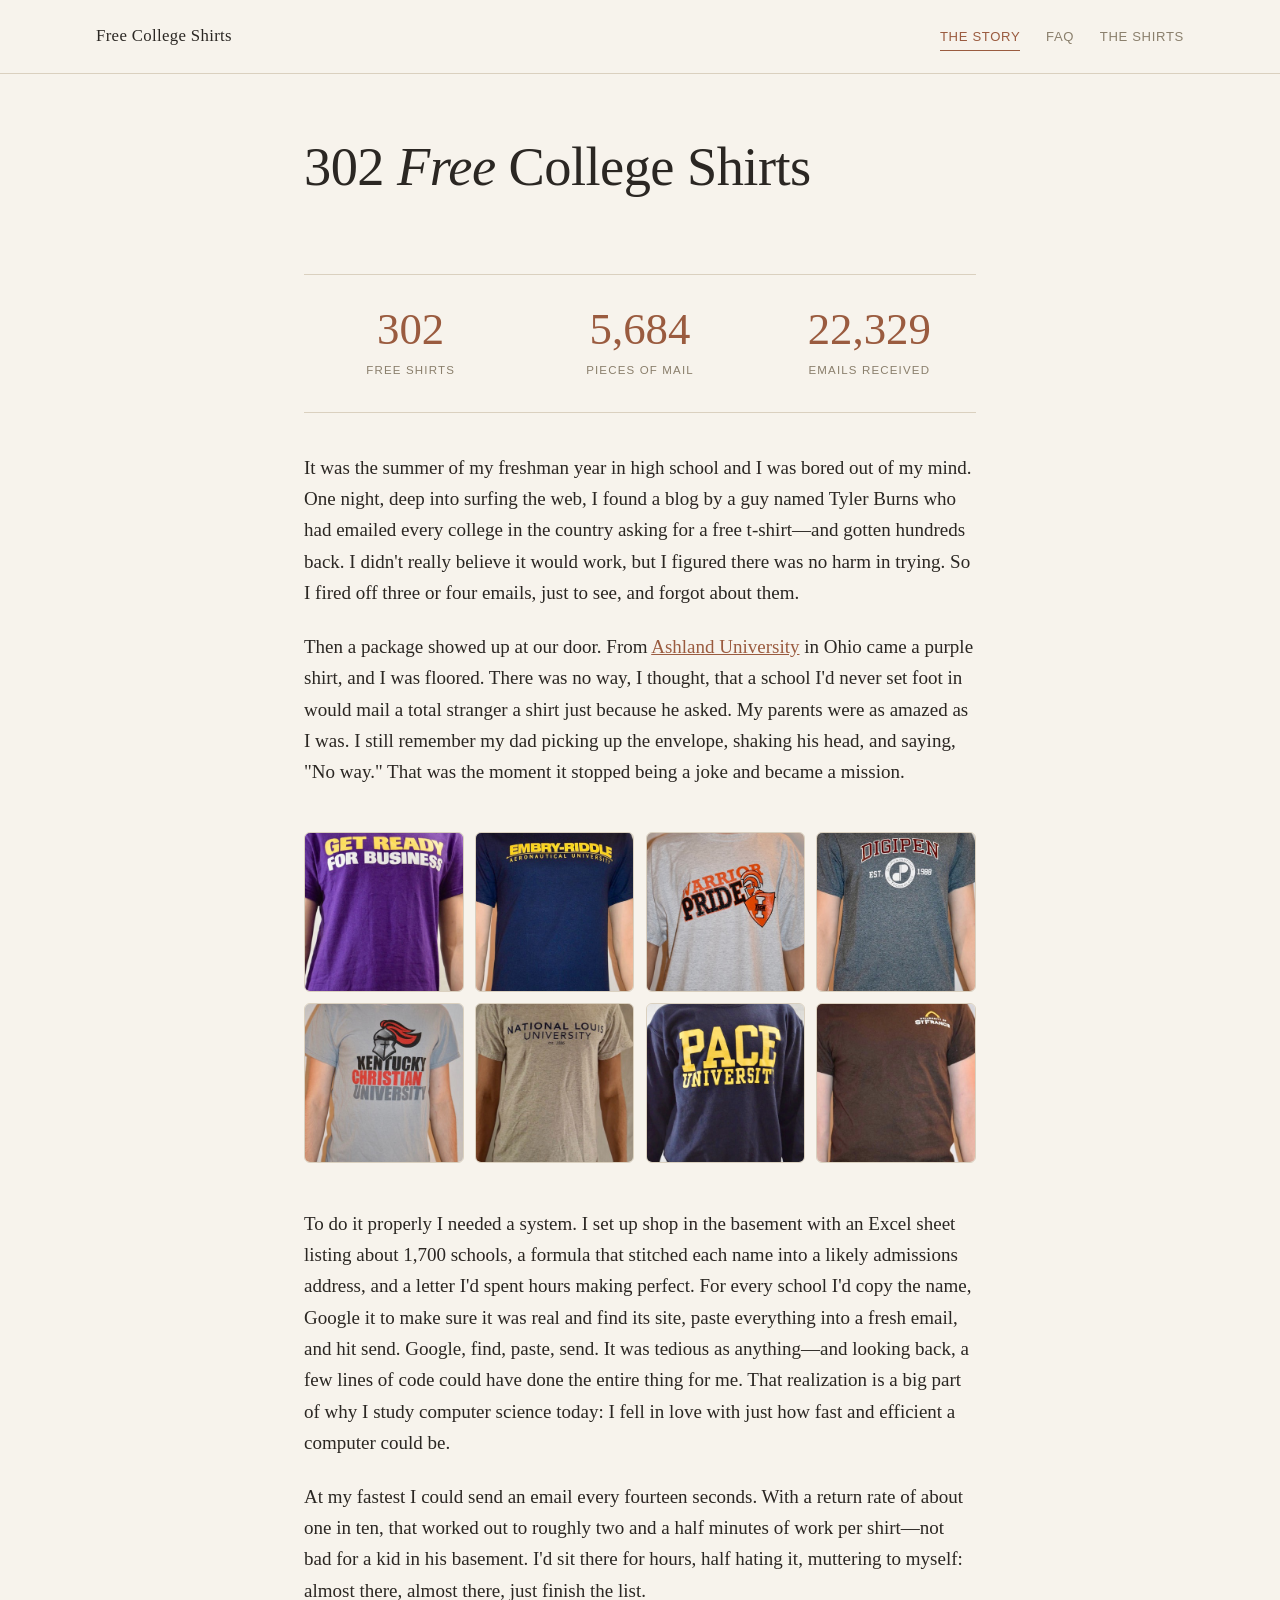
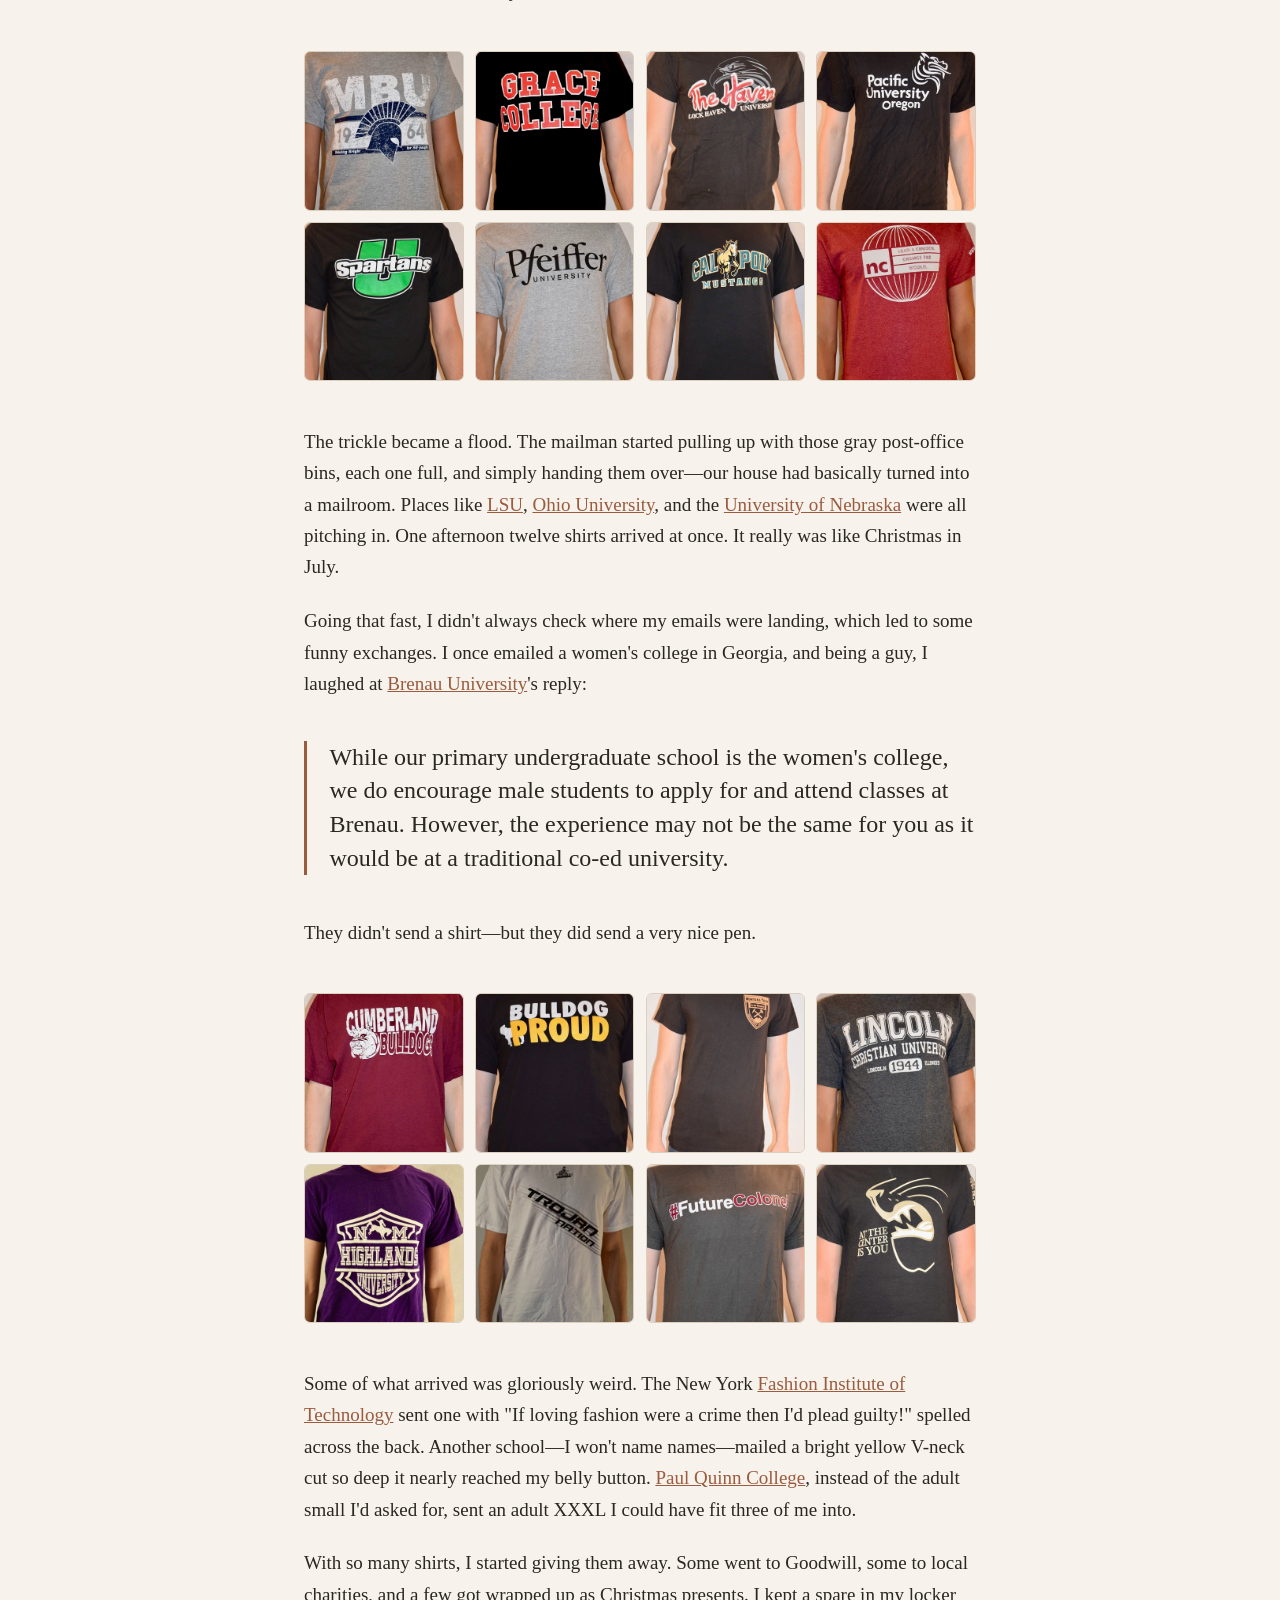
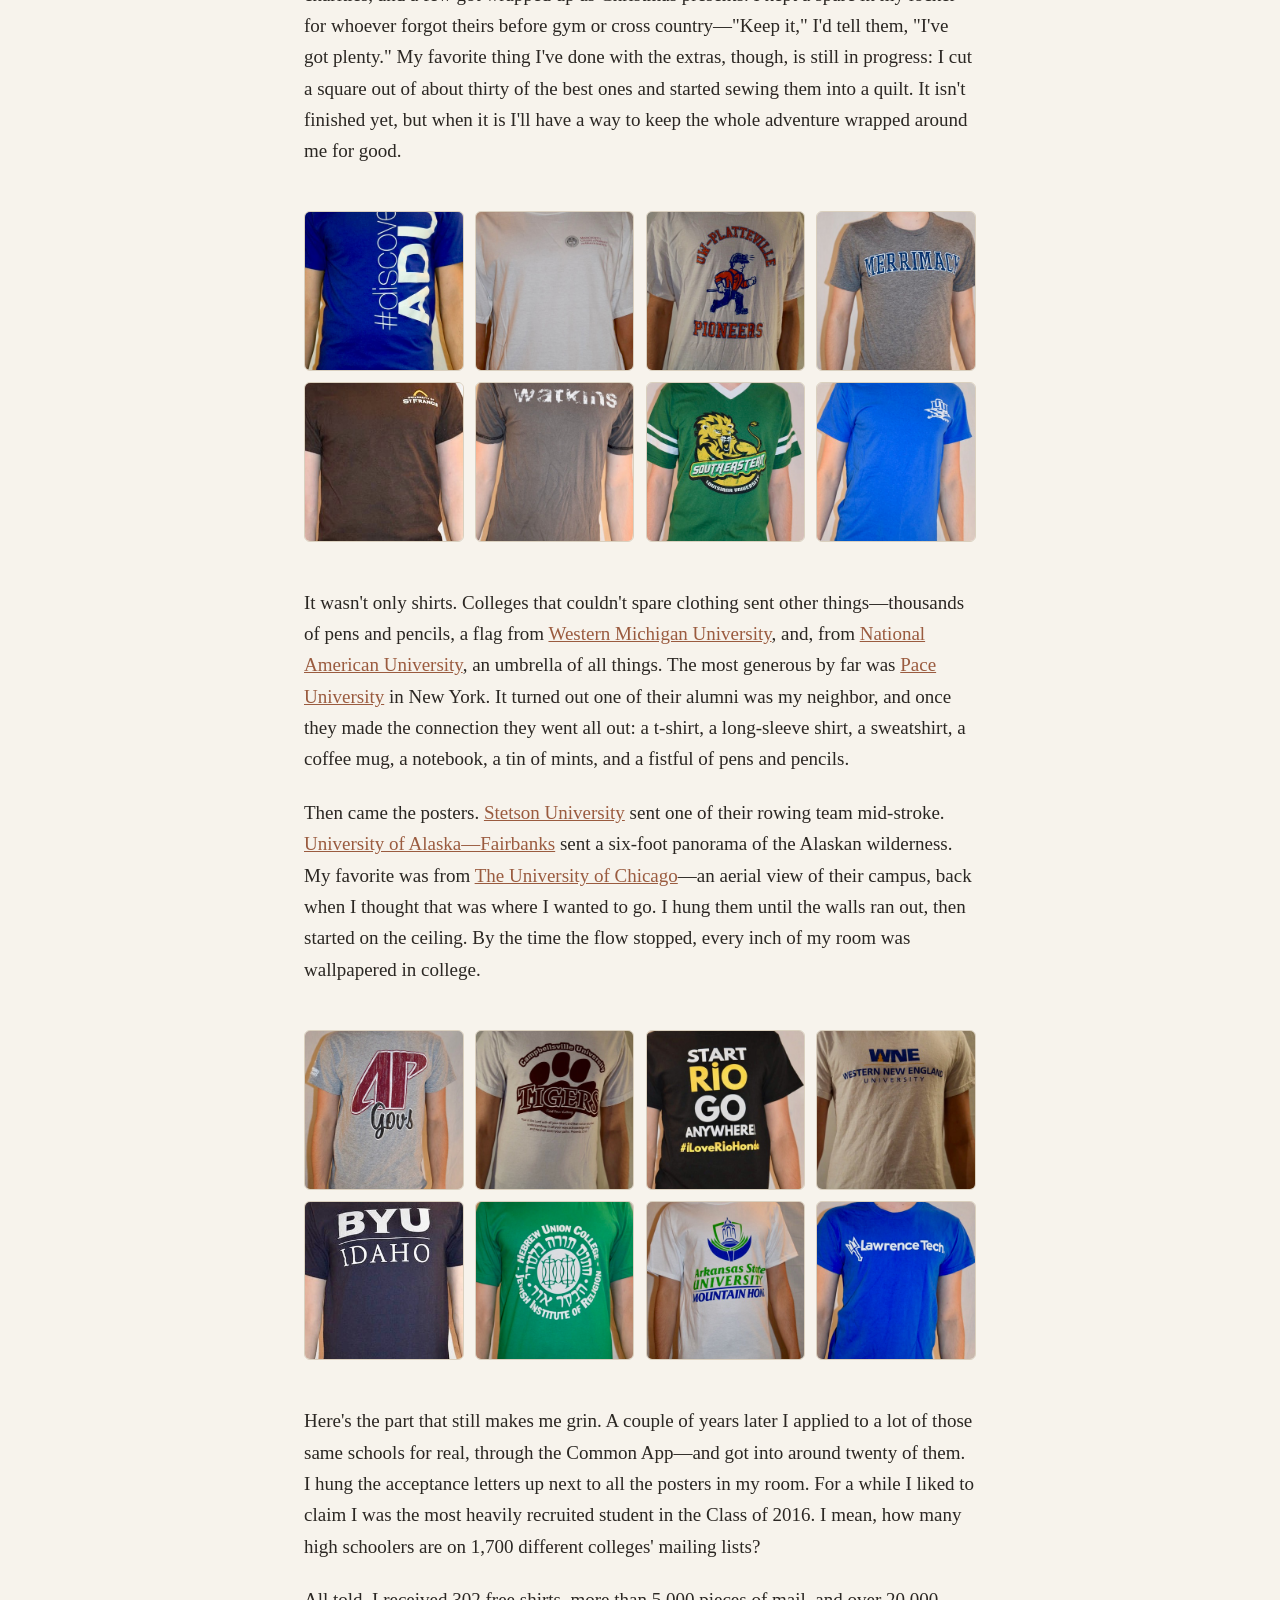
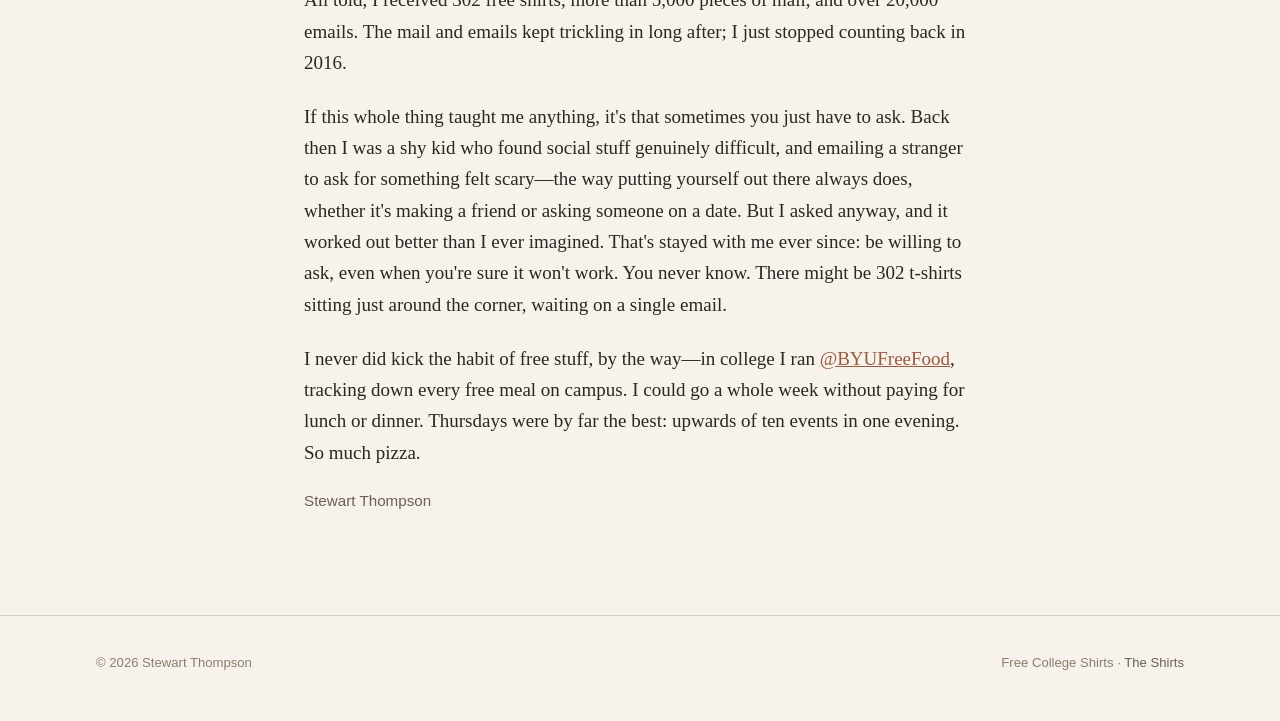
==== index.html @ f235085b "Rebuild site: warm editorial three-page static blog Replace the abandoned Weebly-era draft with a fr" ====
<!DOCTYPE html>
<html lang="en">
<head>
  <meta charset="utf-8">
  <meta name="viewport" content="width=device-width, initial-scale=1">
  <title>An Adventure of a Lifetime · Free College Shirts</title>
  <meta name="description" content="How one bored freshman emailed hundreds of colleges and ended up with 302 free t-shirts, 5,684 pieces of mail, and 22,329 emails.">
  <link rel="stylesheet" href="assets/styles.css">
</head>
<body>
  <header class="site-header">
    <div class="wrap">
      <a class="brand" href="index.html">Free College Shirts</a>
      <nav class="site-nav" aria-label="Primary">
        <a href="index.html" aria-current="page">The Story</a>
        <a href="faq.html">FAQ</a>
        <a href="shirts.html">The Shirts</a>
      </nav>
    </div>
  </header>

  <main>
    <div class="wrap">
      <section class="hero">
        <h1>302 <em>Free</em> College Shirts</h1>
      </section>

      <div class="stats">
        <div class="stat"><div class="num">302</div><div class="label">Free shirts</div></div>
        <div class="stat"><div class="num">5,684</div><div class="label">Pieces of mail</div></div>
        <div class="stat"><div class="num">22,329</div><div class="label">Emails received</div></div>
      </div>

      <article class="article">
        <p>It was the summer of my freshman year in high school and I was bored out of my mind. One night, deep into surfing the web, I found a blog by a guy named Tyler Burns who had emailed every college in the country asking for a free t-shirt—and gotten hundreds back. I didn't really believe it would work, but I figured there was no harm in trying. So I fired off three or four emails, just to see, and forgot about them.</p>

        <p>Then a package showed up at our door. From <a href="https://www.ashland.edu/">Ashland University</a> in Ohio came a purple shirt, and I was floored. There was no way, I thought, that a school I'd never set foot in would mail a total stranger a shirt just because he asked. My parents were as amazed as I was. I still remember my dad picking up the envelope, shaking his head, and saying, "No way." That was the moment it stopped being a joke and became a mission.</p>

        <div class="shirt-band" data-count="8" aria-hidden="true"></div>

        <p>To do it properly I needed a system. I set up shop in the basement with an Excel sheet listing about 1,700 schools, a formula that stitched each name into a likely admissions address, and a letter I'd spent hours making perfect. For every school I'd copy the name, Google it to make sure it was real and find its site, paste everything into a fresh email, and hit send. Google, find, paste, send. It was tedious as anything—and looking back, a few lines of code could have done the entire thing for me. That realization is a big part of why I study computer science today: I fell in love with just how fast and efficient a computer could be.</p>

        <p>At my fastest I could send an email every fourteen seconds. With a return rate of about one in ten, that worked out to roughly two and a half minutes of work per shirt—not bad for a kid in his basement. I'd sit there for hours, half hating it, muttering to myself: almost there, almost there, just finish the list.</p>

        <div class="shirt-band" data-count="8" aria-hidden="true"></div>

        <p>The trickle became a flood. The mailman started pulling up with those gray post-office bins, each one full, and simply handing them over—our house had basically turned into a mailroom. Places like <a href="https://www.lsu.edu/">LSU</a>, <a href="https://www.ohio.edu/">Ohio University</a>, and the <a href="https://www.unl.edu/">University of Nebraska</a> were all pitching in. One afternoon twelve shirts arrived at once. It really was like Christmas in July.</p>

        <p>Going that fast, I didn't always check where my emails were landing, which led to some funny exchanges. I once emailed a women's college in Georgia, and being a guy, I laughed at <a href="https://www.brenau.edu/">Brenau University</a>'s reply:</p>

        <blockquote class="pullquote">While our primary undergraduate school is the women's college, we do encourage male students to apply for and attend classes at Brenau. However, the experience may not be the same for you as it would be at a traditional co-ed university.</blockquote>

        <p>They didn't send a shirt—but they did send a very nice pen.</p>

        <div class="shirt-band" data-count="8" aria-hidden="true"></div>

        <p>Some of what arrived was gloriously weird. The New York <a href="https://www.fitnyc.edu/">Fashion Institute of Technology</a> sent one with "If loving fashion were a crime then I'd plead guilty!" spelled across the back. Another school—I won't name names—mailed a bright yellow V-neck cut so deep it nearly reached my belly button. <a href="https://www.pqc.edu/">Paul Quinn College</a>, instead of the adult small I'd asked for, sent an adult XXXL I could have fit three of me into.</p>

        <p>With so many shirts, I started giving them away. Some went to Goodwill, some to local charities, and a few got wrapped up as Christmas presents. I kept a spare in my locker for whoever forgot theirs before gym or cross country—"Keep it," I'd tell them, "I've got plenty." My favorite thing I've done with the extras, though, is still in progress: I cut a square out of about thirty of the best ones and started sewing them into a quilt. It isn't finished yet, but when it is I'll have a way to keep the whole adventure wrapped around me for good.</p>

        <div class="shirt-band" data-count="8" aria-hidden="true"></div>

        <p>It wasn't only shirts. Colleges that couldn't spare clothing sent other things—thousands of pens and pencils, a flag from <a href="https://wmich.edu/">Western Michigan University</a>, and, from <a href="https://www.national.edu/">National American University</a>, an umbrella of all things. The most generous by far was <a href="https://www.pace.edu/">Pace University</a> in New York. It turned out one of their alumni was my neighbor, and once they made the connection they went all out: a t-shirt, a long-sleeve shirt, a sweatshirt, a coffee mug, a notebook, a tin of mints, and a fistful of pens and pencils.</p>

        <p>Then came the posters. <a href="https://www.stetson.edu/">Stetson University</a> sent one of their rowing team mid-stroke. <a href="https://www.uaf.edu/">University of Alaska—Fairbanks</a> sent a six-foot panorama of the Alaskan wilderness. My favorite was from <a href="https://www.uchicago.edu/">The University of Chicago</a>—an aerial view of their campus, back when I thought that was where I wanted to go. I hung them until the walls ran out, then started on the ceiling. By the time the flow stopped, every inch of my room was wallpapered in college.</p>

        <div class="shirt-band" data-count="8" aria-hidden="true"></div>

        <p>Here's the part that still makes me grin. A couple of years later I applied to a lot of those same schools for real, through the Common App—and got into around twenty of them. I hung the acceptance letters up next to all the posters in my room. For a while I liked to claim I was the most heavily recruited student in the Class of 2016. I mean, how many high schoolers are on 1,700 different colleges' mailing lists?</p>

        <p>All told, I received 302 free shirts, more than 5,000 pieces of mail, and over 20,000 emails. The mail and emails kept trickling in long after; I just stopped counting back in 2016.</p>

        <p>If this whole thing taught me anything, it's that sometimes you just have to ask. Back then I was a shy kid who found social stuff genuinely difficult, and emailing a stranger to ask for something felt scary—the way putting yourself out there always does, whether it's making a friend or asking someone on a date. But I asked anyway, and it worked out better than I ever imagined. That's stayed with me ever since: be willing to ask, even when you're sure it won't work. You never know. There might be 302 t-shirts sitting just around the corner, waiting on a single email.</p>

        <p>I never did kick the habit of free stuff, by the way—in college I ran <a href="https://instagram.com/byufreefood">@BYUFreeFood</a>, tracking down every free meal on campus. I could go a whole week without paying for lunch or dinner. Thursdays were by far the best: upwards of ten events in one evening. So much pizza.</p>

        <p class="signoff">Stewart Thompson</p>
      </article>
    </div>
  </main>

  <div class="lightbox" id="lightbox" aria-hidden="true" role="dialog" aria-modal="true" aria-label="Enlarged shirt photo">
    <button type="button" aria-label="Close">&times;</button>
    <img src="" alt="">
  </div>

  <footer class="site-footer">
    <div class="wrap">
      <span>© 2026 Stewart Thompson</span>
      <span>Free College Shirts · <a href="shirts.html">The Shirts</a></span>
    </div>
  </footer>

  <script src="assets/story-shirts.js"></script>
  <script src="assets/lightbox.js"></script>
</body>
</html>
---- assets/styles.css ----
:root {
  --paper: #f7f3ec;
  --paper-2: #fffdf8;
  --ink: #2b2723;
  --muted: #6b6152;
  --faint: #8a7f6c;
  --accent: #9a5b3f;
  --accent-dark: #7c4630;
  --rule: #dad0bf;
  --serif: "Iowan Old Style", "Palatino Linotype", "Book Antiqua", Palatino, Georgia, serif;
  --sans: -apple-system, BlinkMacSystemFont, "Segoe UI", Roboto, Helvetica, Arial, sans-serif;
  --measure: 42rem;
  --wide: 68rem;
}

* { box-sizing: border-box; }

html { -webkit-text-size-adjust: 100%; }

body {
  margin: 0;
  background: var(--paper);
  color: var(--ink);
  font-family: var(--serif);
  font-size: 19px;
  line-height: 1.65;
  -webkit-font-smoothing: antialiased;
  text-rendering: optimizeLegibility;
}

/* ---------- Layout ---------- */
.wrap { width: 90%; max-width: var(--measure); margin: 0 auto; }
.wrap-wide { max-width: var(--wide); }

/* ---------- Header / nav ---------- */
.site-header {
  border-bottom: 1px solid var(--rule);
}
.site-header .wrap {
  max-width: var(--wide);
  display: flex;
  align-items: baseline;
  justify-content: space-between;
  flex-wrap: wrap;
  gap: 0.5rem 1.5rem;
  padding: 1.4rem 0;
}
.brand {
  font-size: 1.05rem;
  letter-spacing: 0.02em;
  color: var(--ink);
  text-decoration: none;
  white-space: nowrap;
}
.site-nav {
  display: flex;
  gap: 1.6rem;
  font-family: var(--sans);
  font-size: 0.82rem;
  letter-spacing: 0.05em;
  text-transform: uppercase;
}
.site-nav a {
  color: var(--faint);
  text-decoration: none;
  padding-bottom: 2px;
  border-bottom: 1.5px solid transparent;
  transition: color 0.15s ease, border-color 0.15s ease;
}
.site-nav a:hover { color: var(--ink); }
.site-nav a[aria-current="page"] {
  color: var(--accent);
  border-bottom-color: var(--accent);
}

/* ---------- Eyebrow / titles ---------- */
.eyebrow {
  font-family: var(--sans);
  font-size: 0.75rem;
  letter-spacing: 0.16em;
  text-transform: uppercase;
  color: var(--accent);
  margin: 0 0 0.9rem;
}
h1 {
  font-weight: 400;
  font-size: clamp(2.3rem, 6vw, 3.4rem);
  line-height: 1.08;
  letter-spacing: -0.01em;
  margin: 0;
}
h2 {
  font-weight: 400;
  font-size: 1.5rem;
  line-height: 1.25;
  margin: 2.6rem 0 0.4rem;
}
.lede {
  font-style: italic;
  font-size: 1.3rem;
  line-height: 1.5;
  color: var(--muted);
  margin: 1.1rem 0 0;
}
/* ---------- Hero / article ---------- */
.hero { padding: 4rem 0 2.4rem; }
.article { padding-bottom: 3rem; }
.article p { margin: 1.4rem 0; }
.article p a { color: var(--accent); }

.rule {
  border: 0;
  border-top: 1px solid var(--rule);
  margin: 2.6rem 0;
}

/* ---------- Stats ---------- */
.stats {
  display: grid;
  grid-template-columns: repeat(3, 1fr);
  gap: 1rem;
  margin: 2.4rem 0;
  padding: 2rem 0;
  border-top: 1px solid var(--rule);
  border-bottom: 1px solid var(--rule);
  text-align: center;
}
.stat .num {
  font-size: clamp(2rem, 7vw, 2.8rem);
  line-height: 1;
  color: var(--accent);
}
.stat .label {
  font-family: var(--sans);
  font-size: 0.72rem;
  letter-spacing: 0.1em;
  text-transform: uppercase;
  color: var(--faint);
  margin-top: 0.6rem;
}

/* ---------- Pullquote ---------- */
.pullquote {
  font-size: 1.5rem;
  line-height: 1.4;
  color: var(--ink);
  border-left: 3px solid var(--accent);
  padding-left: 1.4rem;
  margin: 2.6rem 0;
}

/* ---------- FAQ ---------- */
.faq { padding-bottom: 3rem; }
.faq-item { padding: 1.7rem 0; border-bottom: 1px solid var(--rule); }
.faq-item:first-of-type { border-top: 1px solid var(--rule); }
.faq-q {
  font-size: 1.35rem;
  line-height: 1.3;
  margin: 0 0 0.6rem;
  color: var(--ink);
}
.faq-q::before {
  content: "Q.";
  color: var(--accent);
  margin-right: 0.5rem;
  font-style: italic;
}
.faq-a { color: var(--muted); }
.faq-a p { margin: 0 0 1rem; }
.faq-a p:last-child { margin-bottom: 0; }
.faq-a a { color: var(--accent); }
.faq-a code {
  font-family: var(--mono, ui-monospace, "SF Mono", Menlo, Consolas, monospace);
  font-size: 0.85em;
  background: rgba(154, 91, 63, 0.09);
  color: var(--accent-dark);
  padding: 0.08em 0.35em;
  border-radius: 4px;
}
.faq-a ol {
  list-style: decimal;
  margin: 0 0 1.2rem;
  padding-left: 1.4rem;
}
.faq-a ol li { margin: 0 0 0.45rem; padding-left: 0.2rem; }
.faq-a .note { font-style: italic; color: var(--faint); }

.example {
  background: var(--paper-2);
  border: 1px solid var(--rule);
  border-radius: 8px;
  padding: 1.1rem 1.3rem;
  margin: 0 0 1.2rem;
}
.example-label {
  display: block;
  font-family: var(--sans);
  font-size: 0.72rem;
  letter-spacing: 0.1em;
  text-transform: uppercase;
  color: var(--accent);
  margin-bottom: 0.7rem;
}
.example dl {
  display: grid;
  grid-template-columns: max-content 1fr;
  gap: 0.35rem 1rem;
  margin: 0;
  font-size: 0.95rem;
}
.example dt {
  font-family: var(--sans);
  font-size: 0.78rem;
  letter-spacing: 0.04em;
  text-transform: uppercase;
  color: var(--faint);
  padding-top: 0.15rem;
}
.example dd { margin: 0; color: var(--ink); }

/* ---------- Signoff / challenge / mentions ---------- */
.challenge {
  font-size: 1.5rem;
  font-style: italic;
  color: var(--accent);
  margin: 2.2rem 0 0;
}
.signoff {
  font-family: var(--sans);
  font-size: 0.95rem;
  line-height: 1.5;
  color: var(--muted);
  margin: 1.8rem 0 0;
}
.signoff span {
  font-size: 0.82rem;
  color: var(--faint);
}
/* ---------- Shirt band (interleaved in story) + gallery ---------- */
.shirt-band {
  display: grid;
  grid-template-columns: repeat(4, 1fr);
  gap: 0.7rem;
  margin: 2.8rem 0;
}
.shirt-band:empty { display: none; }

/* ---------- Gallery ---------- */
.gallery-intro { padding: 3rem 0 1.6rem; }
.gallery {
  display: grid;
  grid-template-columns: repeat(auto-fill, minmax(150px, 1fr));
  gap: 0.9rem;
  padding-bottom: 3.5rem;
}
.gallery button,
.shirt-band button {
  padding: 0;
  border: 1px solid var(--rule);
  background: var(--paper-2);
  border-radius: 6px;
  overflow: hidden;
  cursor: zoom-in;
  aspect-ratio: 1 / 1;
  display: block;
  transition: transform 0.15s ease, box-shadow 0.15s ease;
}
.gallery button:hover,
.shirt-band button:hover {
  transform: translateY(-2px);
  box-shadow: 0 6px 16px rgba(43, 39, 35, 0.14);
}
.gallery img,
.shirt-band img {
  width: 100%;
  height: 100%;
  object-fit: cover;
  display: block;
}

/* ---------- Lightbox ---------- */
.lightbox {
  position: fixed;
  inset: 0;
  background: rgba(30, 26, 22, 0.92);
  display: none;
  align-items: center;
  justify-content: center;
  padding: 1.5rem;
  z-index: 100;
}
.lightbox.open { display: flex; }
.lightbox img {
  max-width: 100%;
  max-height: 90vh;
  object-fit: contain;
  border-radius: 4px;
  box-shadow: 0 10px 40px rgba(0, 0, 0, 0.5);
}
.lightbox button {
  position: absolute;
  top: 1.1rem;
  right: 1.3rem;
  width: 44px;
  height: 44px;
  border: 0;
  border-radius: 50%;
  background: rgba(255, 255, 255, 0.12);
  color: #fff;
  font-size: 1.5rem;
  line-height: 1;
  cursor: pointer;
}
.lightbox button:hover { background: rgba(255, 255, 255, 0.24); }

/* ---------- Footer ---------- */
.site-footer {
  border-top: 1px solid var(--rule);
  margin-top: 2rem;
  padding: 2.2rem 0 3rem;
  font-family: var(--sans);
  font-size: 0.82rem;
  color: var(--faint);
}
.site-footer .wrap {
  max-width: var(--wide);
  display: flex;
  justify-content: space-between;
  flex-wrap: wrap;
  gap: 0.5rem;
}
.site-footer a { color: var(--muted); text-decoration: none; }
.site-footer a:hover { color: var(--ink); }

/* ---------- Responsive ---------- */
@media (max-width: 640px) {
  body { font-size: 18px; }
  .hero { padding: 2.6rem 0 1.8rem; }
  .stats { grid-template-columns: 1fr; gap: 1.6rem; padding: 1.6rem 0; }
  .site-header .wrap { padding: 1.1rem 0; }
  .site-nav { gap: 1.1rem; }
  .gallery { grid-template-columns: repeat(auto-fill, minmax(120px, 1fr)); gap: 0.6rem; }
  .shirt-band { grid-template-columns: repeat(2, 1fr); gap: 0.6rem; margin: 2rem 0; }
}
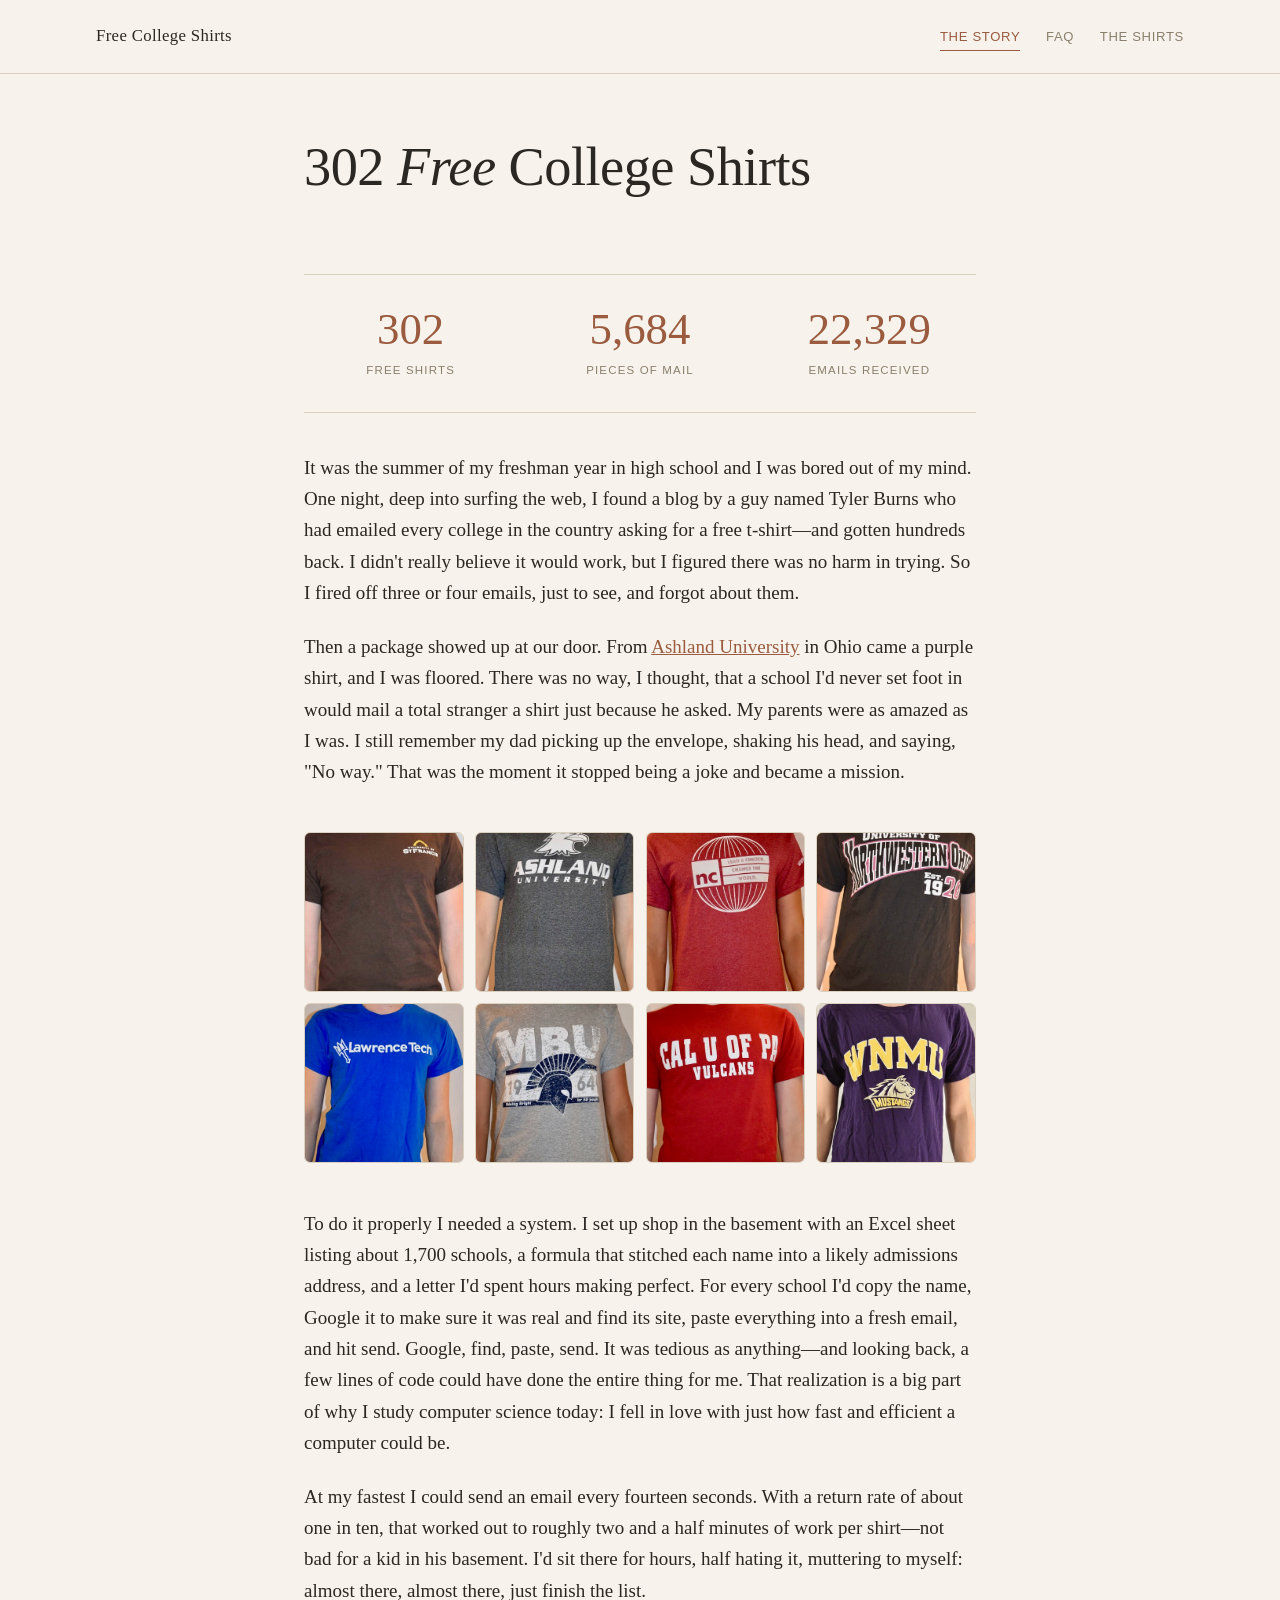
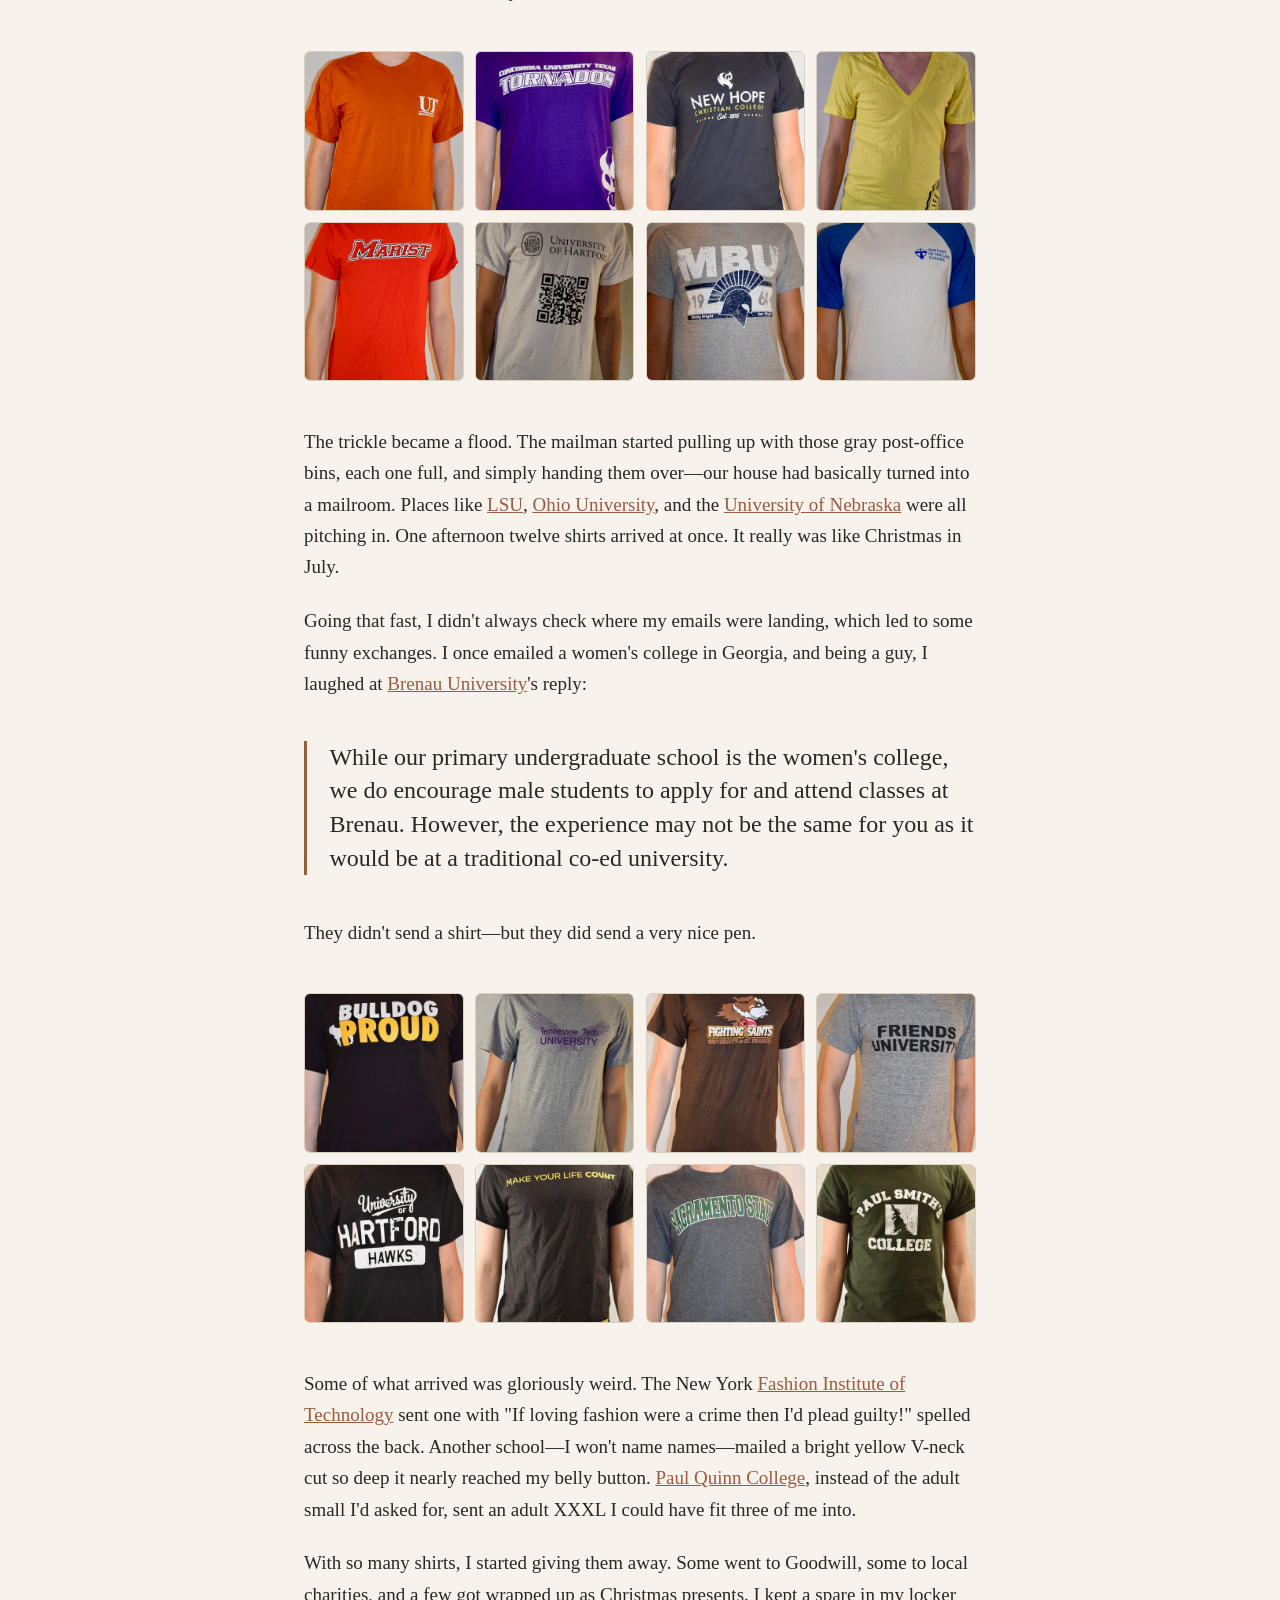
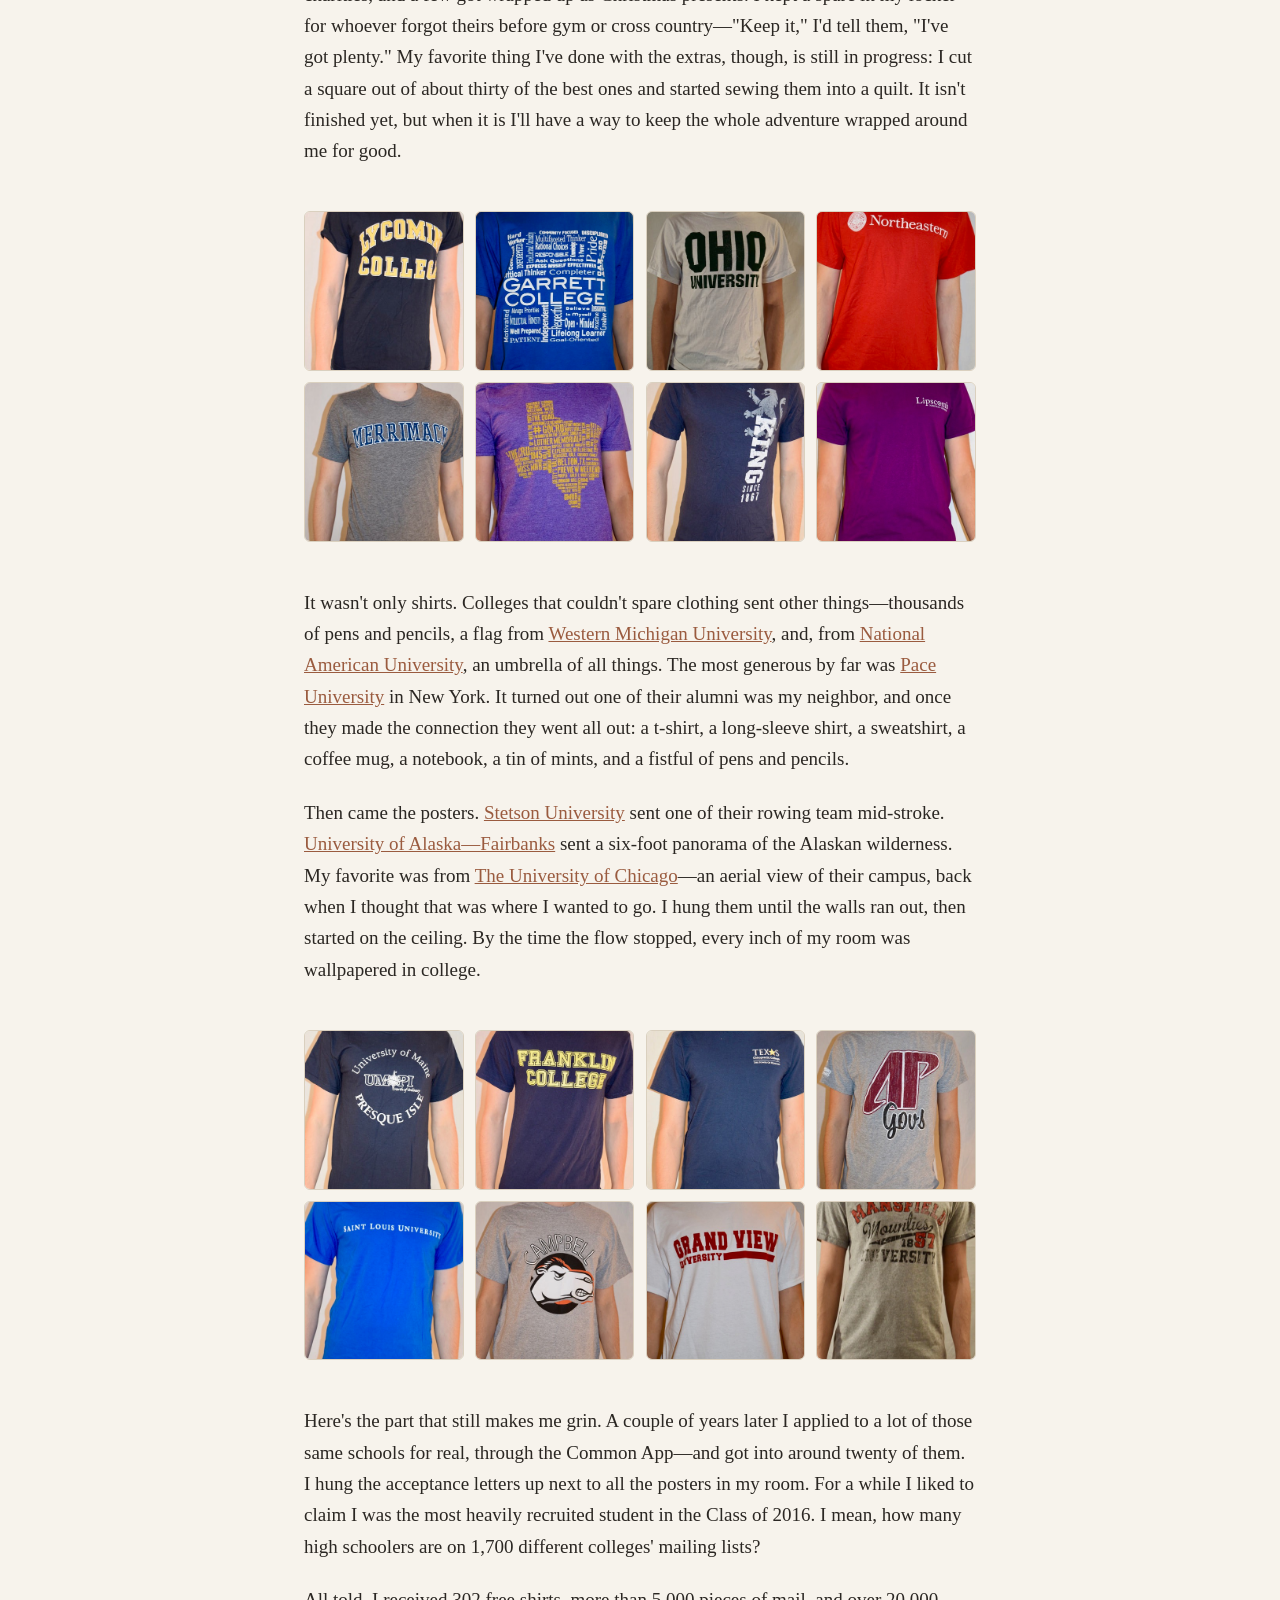
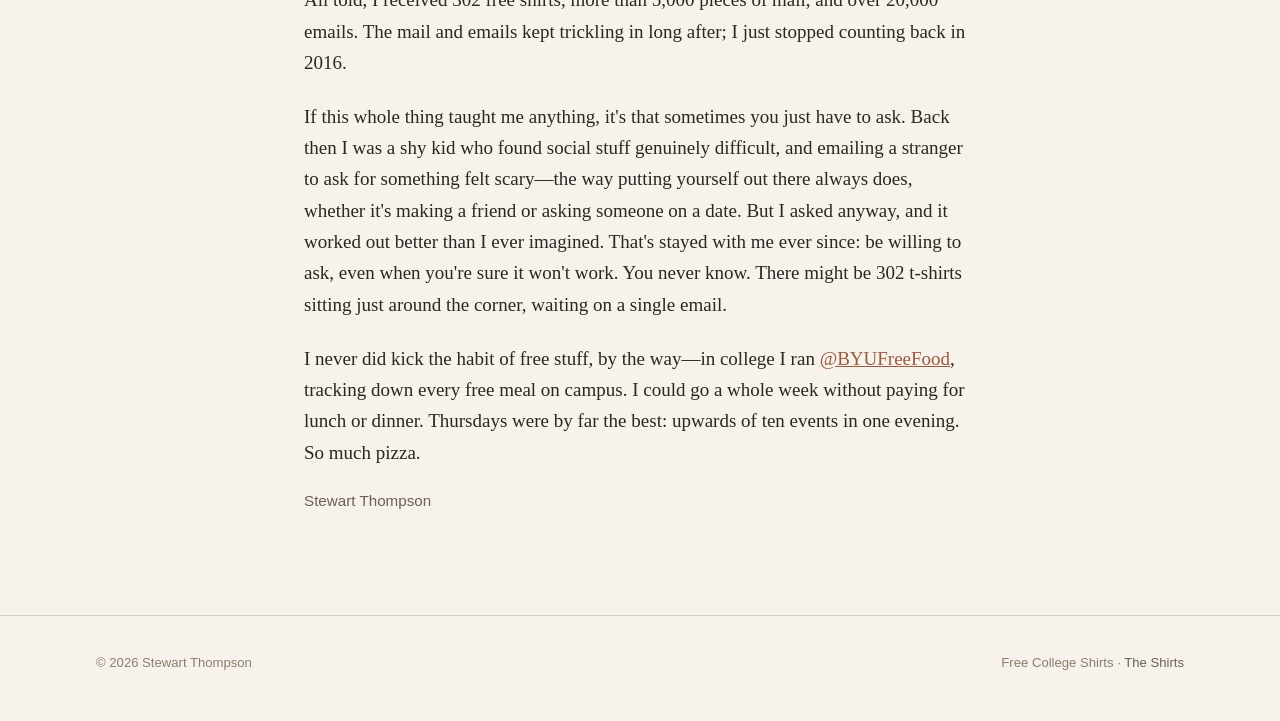
==== commit 2a5aac7b: "Fix stale home page <title> to match headline Co-Authored-By: Claude Opus 4.8 <noreply@anthropic.com" ====
--- a/index.html
+++ b/index.html
@@ -3,7 +3,7 @@
 <head>
   <meta charset="utf-8">
   <meta name="viewport" content="width=device-width, initial-scale=1">
-  <title>An Adventure of a Lifetime · Free College Shirts</title>
+  <title>302 Free College Shirts</title>
   <meta name="description" content="How one bored freshman emailed hundreds of colleges and ended up with 302 free t-shirts, 5,684 pieces of mail, and 22,329 emails.">
   <link rel="stylesheet" href="assets/styles.css">
 </head>
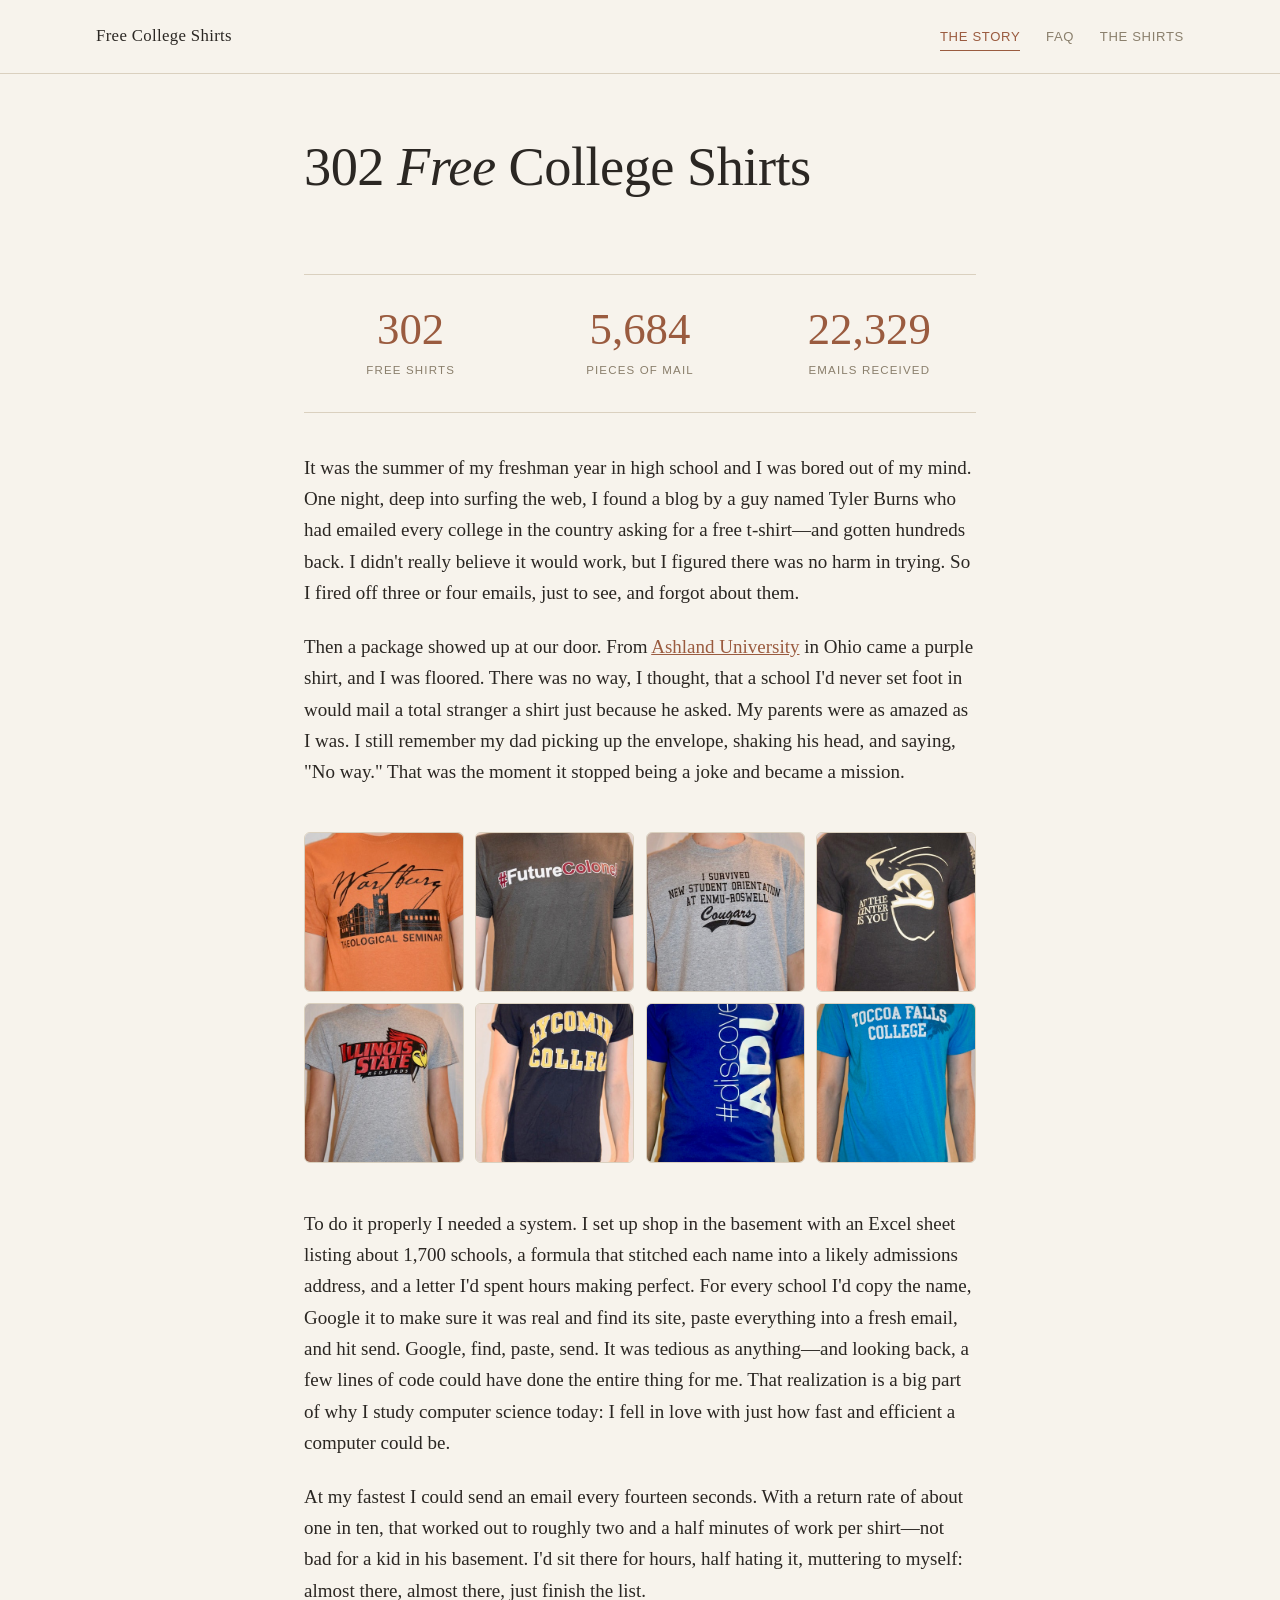
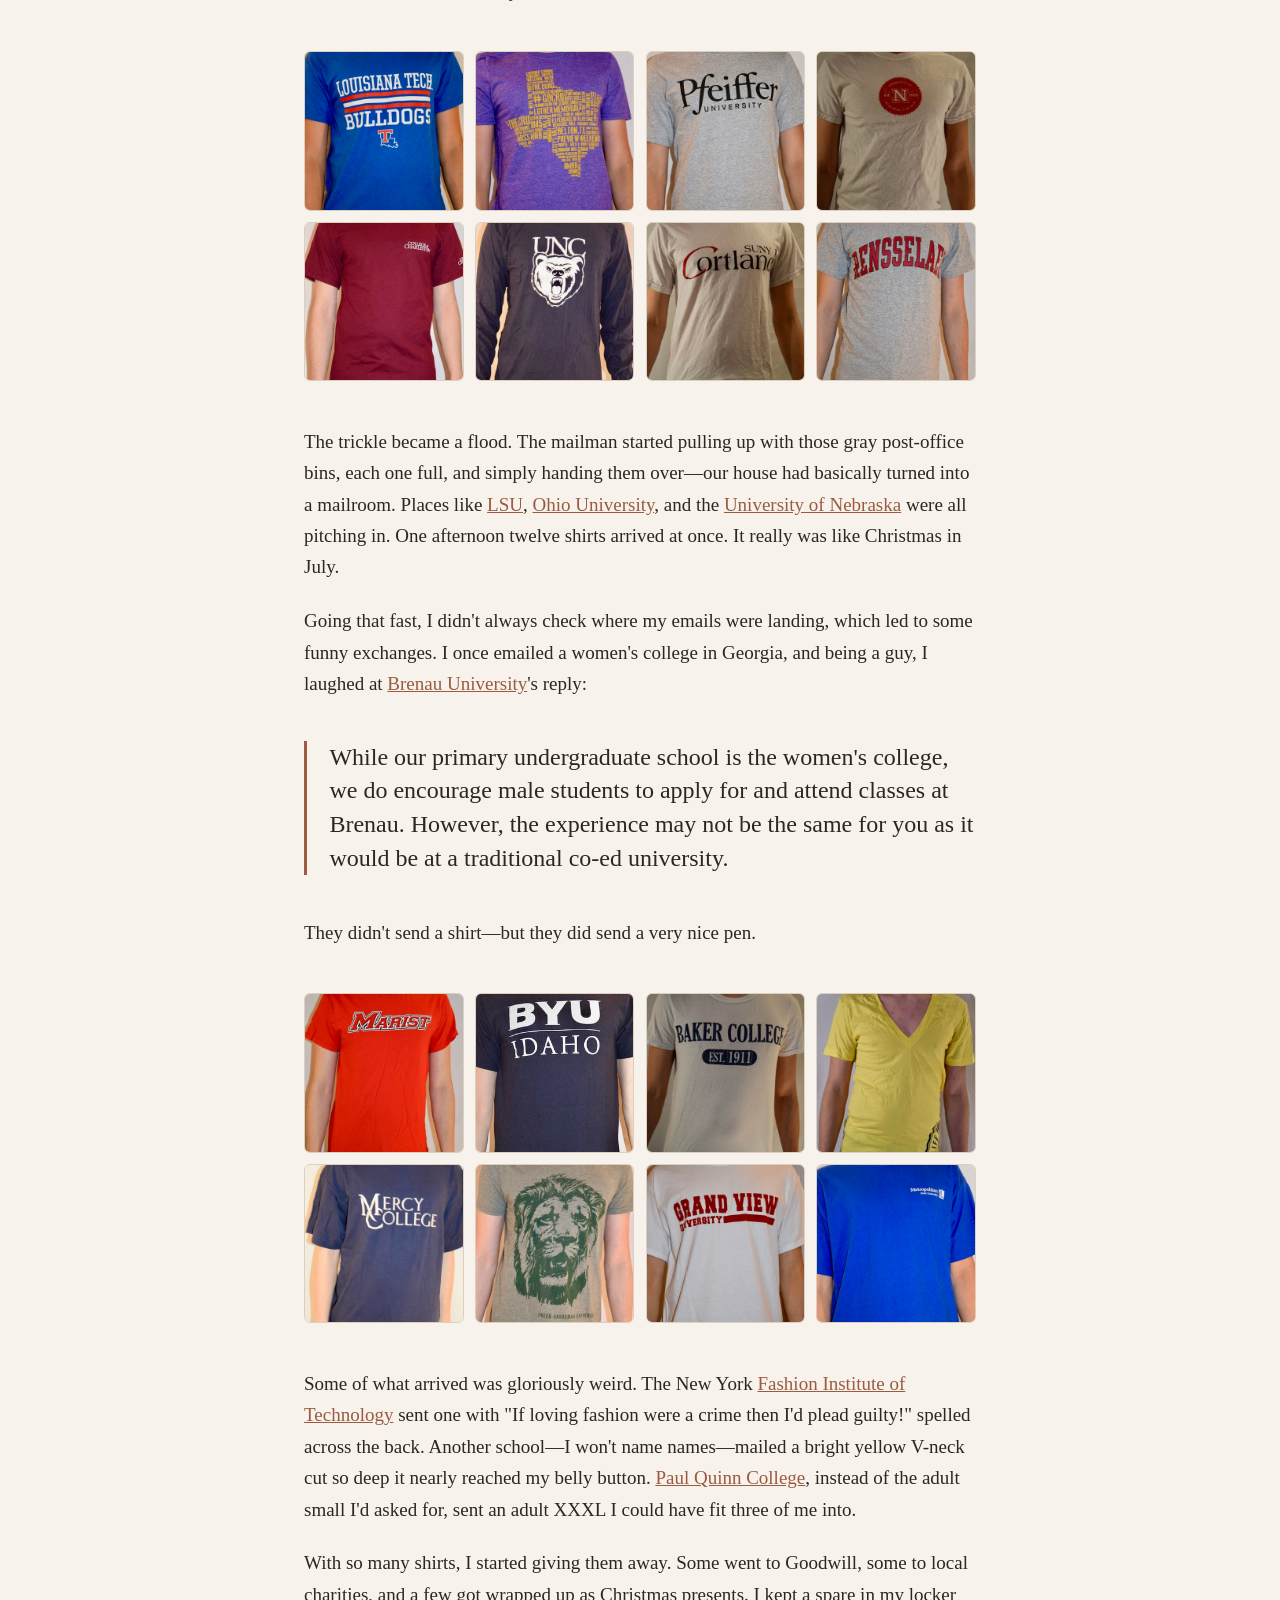
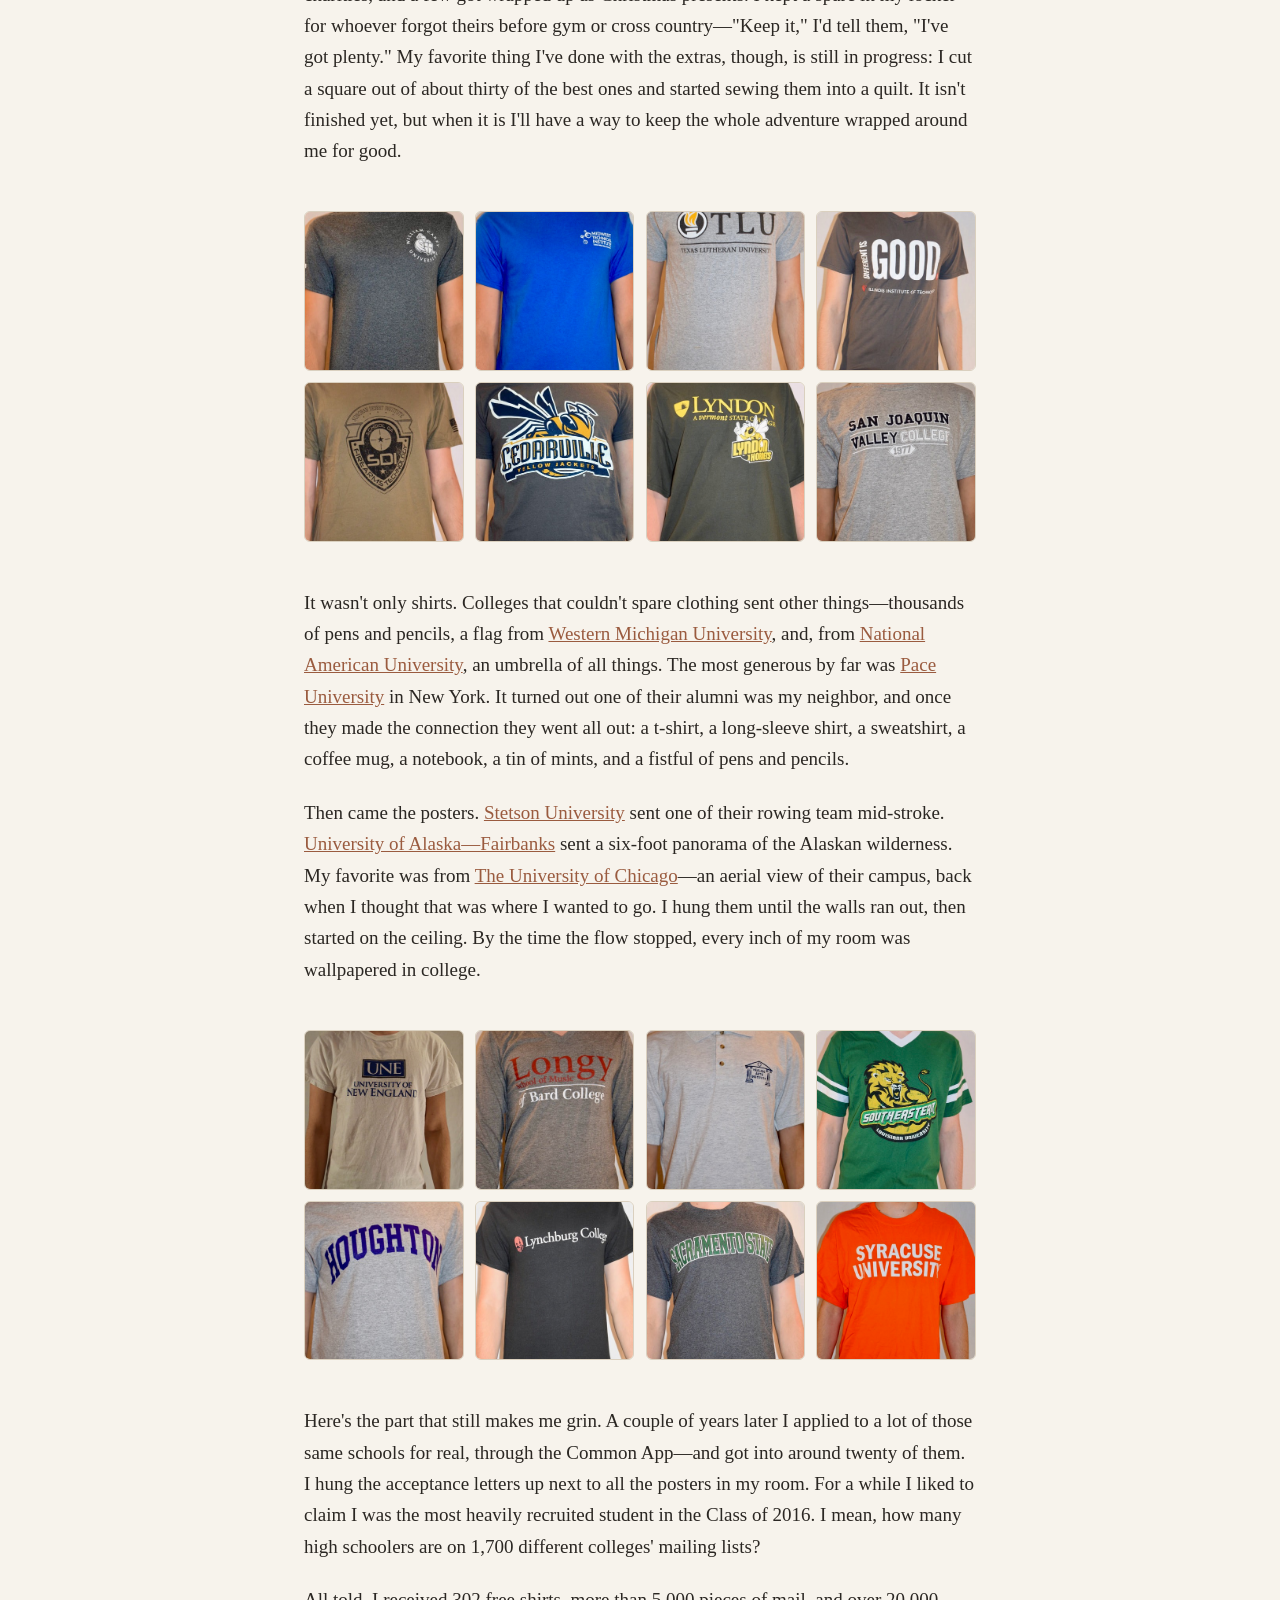
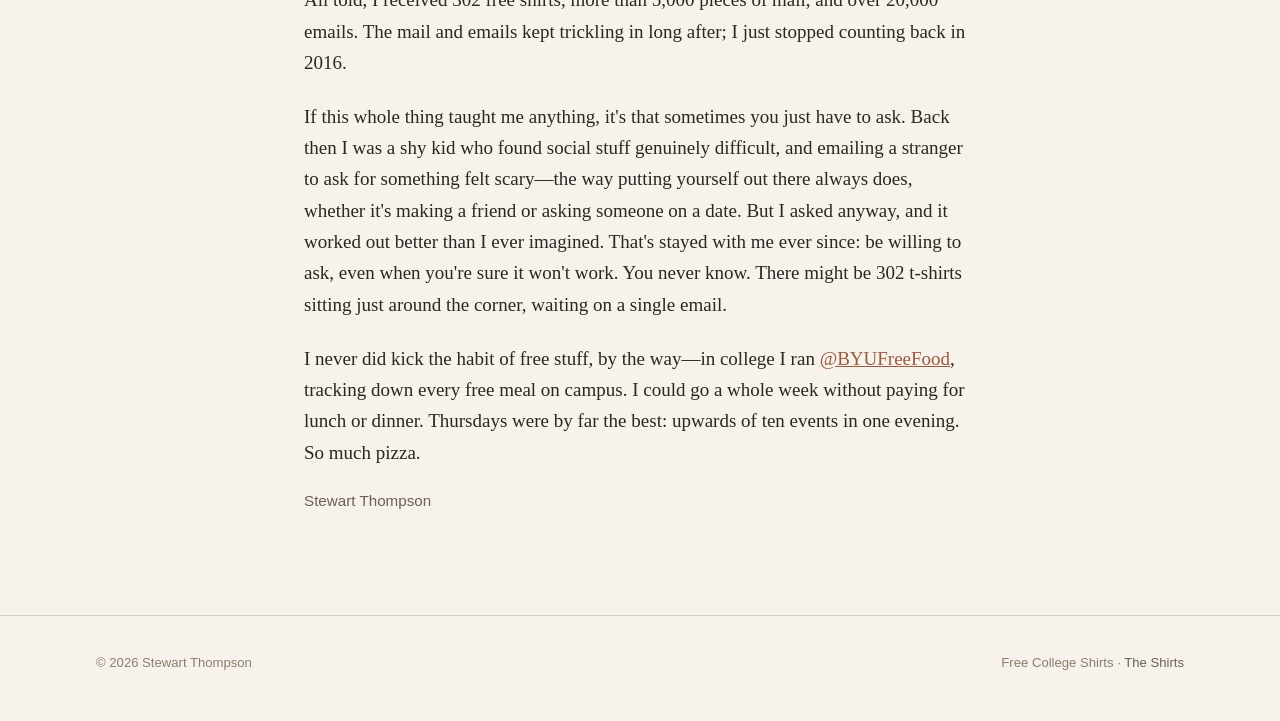
==== commit c8a26382: "Add Google Analytics (gtag.js) to all pages Co-Authored-By: Claude Opus 4.8 <noreply@anthropic.com>" ====
--- a/index.html
+++ b/index.html
@@ -3,6 +3,14 @@
 <head>
   <meta charset="utf-8">
   <meta name="viewport" content="width=device-width, initial-scale=1">
+  <!-- Google tag (gtag.js) -->
+  <script async src="https://www.googletagmanager.com/gtag/js?id=G-RJHE2RHHG7"></script>
+  <script>
+    window.dataLayer = window.dataLayer || [];
+    function gtag(){dataLayer.push(arguments);}
+    gtag('js', new Date());
+    gtag('config', 'G-RJHE2RHHG7');
+  </script>
   <title>302 Free College Shirts</title>
   <meta name="description" content="How one bored freshman emailed hundreds of colleges and ended up with 302 free t-shirts, 5,684 pieces of mail, and 22,329 emails.">
   <link rel="stylesheet" href="assets/styles.css">
--- a/assets/styles.css
+++ b/assets/styles.css
@@ -218,13 +218,7 @@
 }
 .example dd { margin: 0; color: var(--ink); }
 
-/* ---------- Signoff / challenge / mentions ---------- */
-.challenge {
-  font-size: 1.5rem;
-  font-style: italic;
-  color: var(--accent);
-  margin: 2.2rem 0 0;
-}
+/* ---------- Signoff ---------- */
 .signoff {
   font-family: var(--sans);
   font-size: 0.95rem;
@@ -232,10 +226,7 @@
   color: var(--muted);
   margin: 1.8rem 0 0;
 }
-.signoff span {
-  font-size: 0.82rem;
-  color: var(--faint);
-}
+
 /* ---------- Shirt band (interleaved in story) + gallery ---------- */
 .shirt-band {
   display: grid;
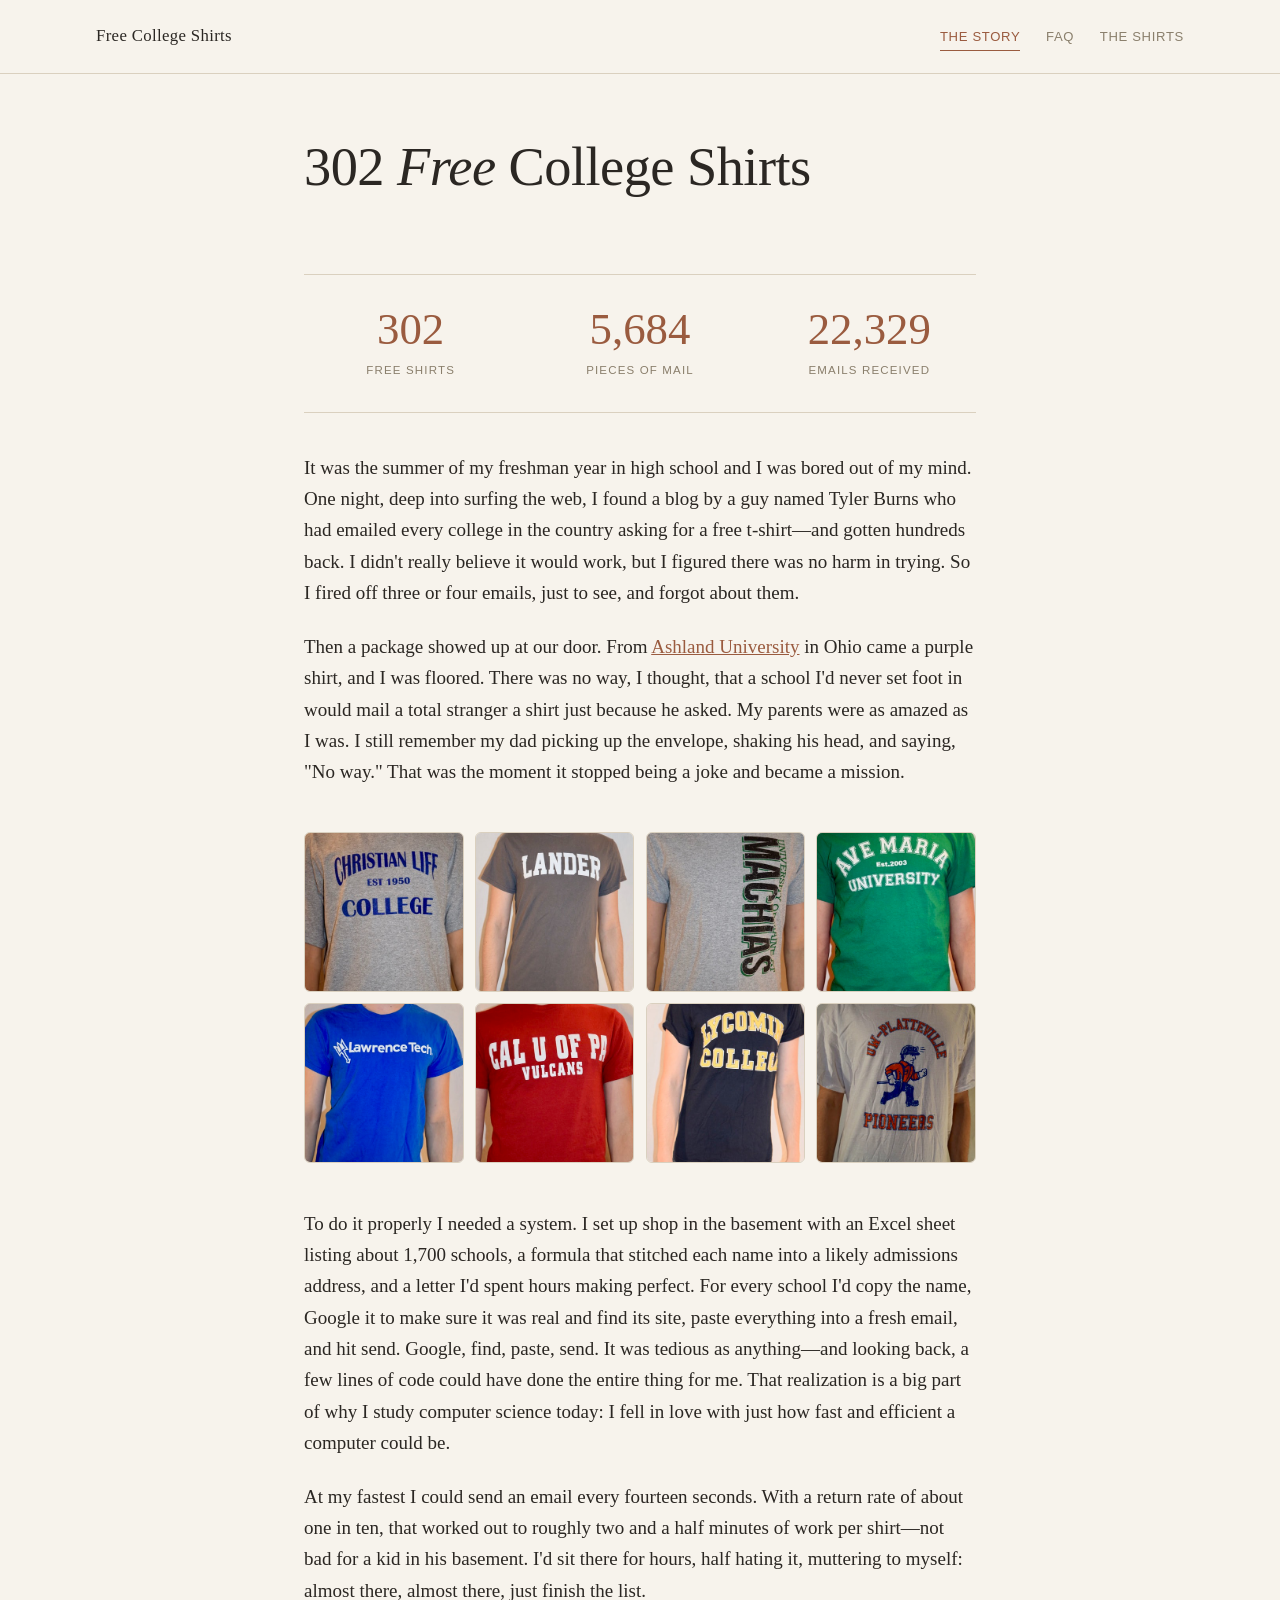
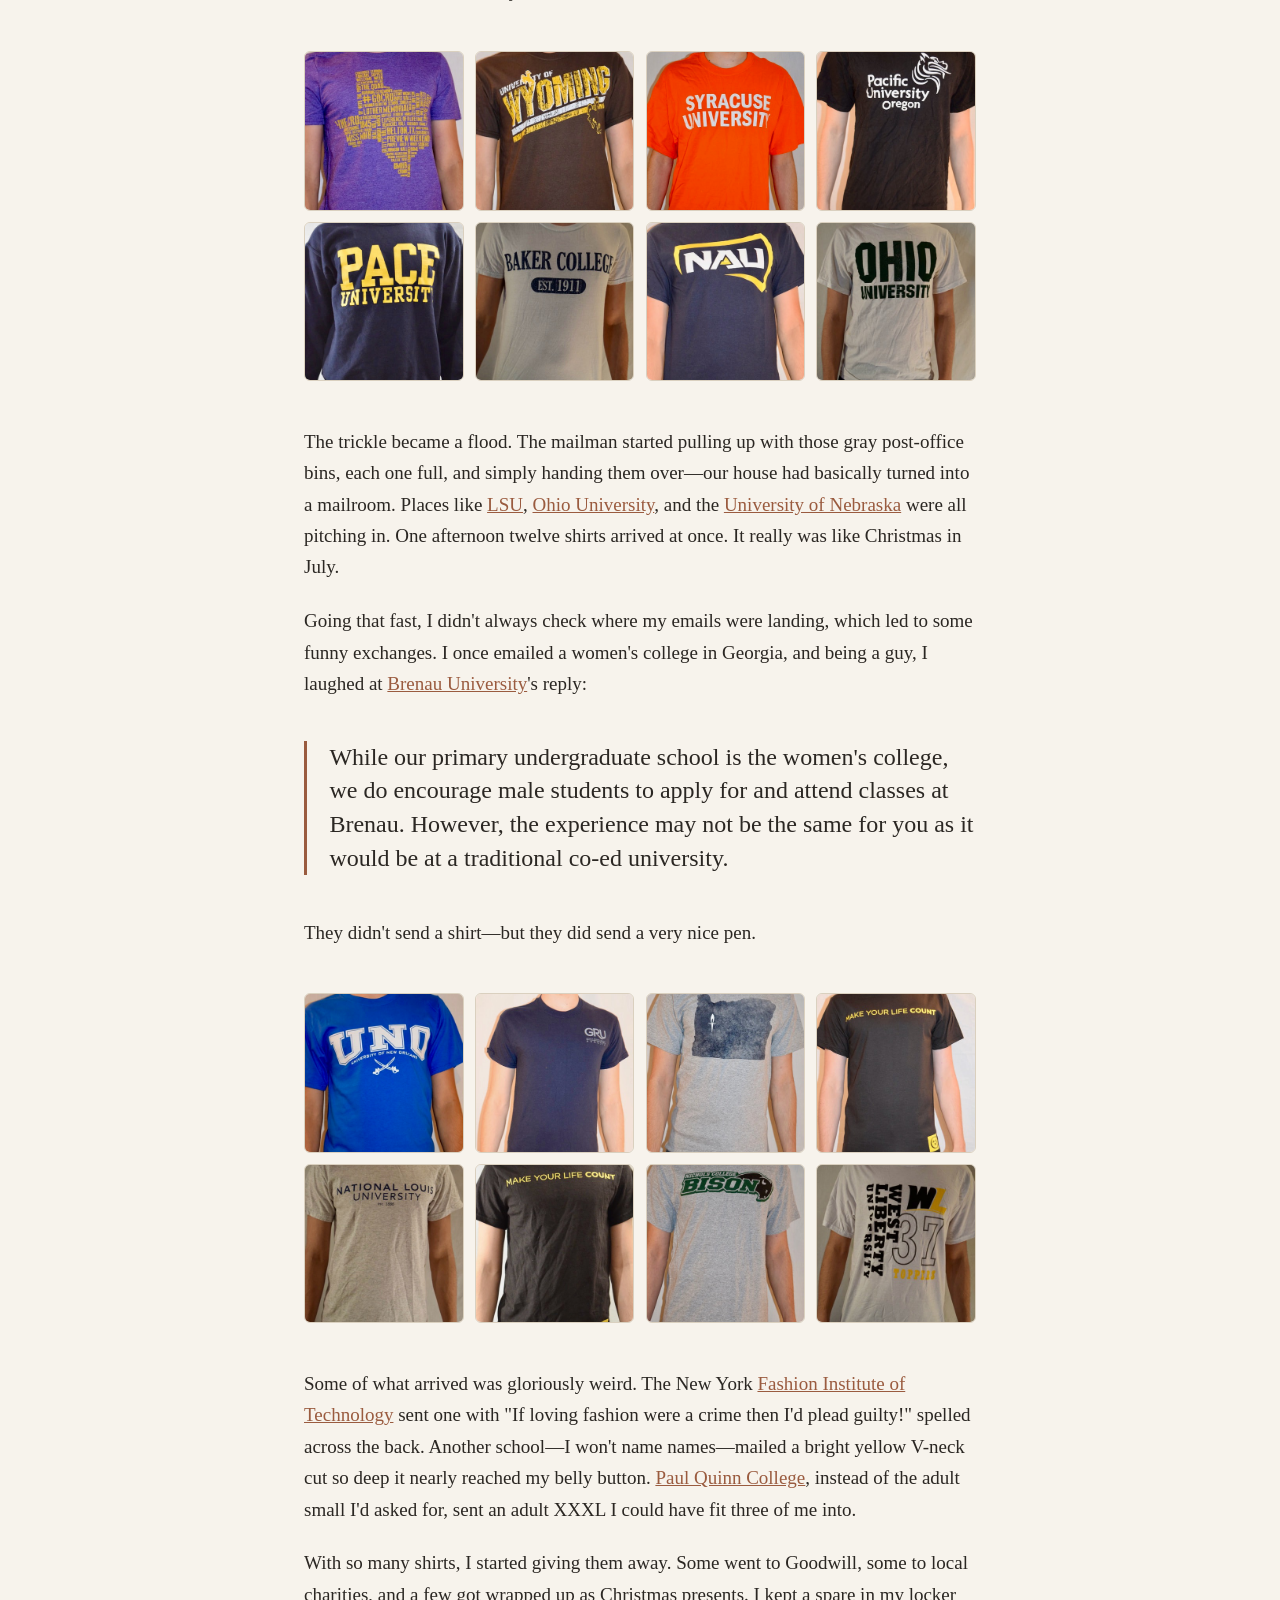
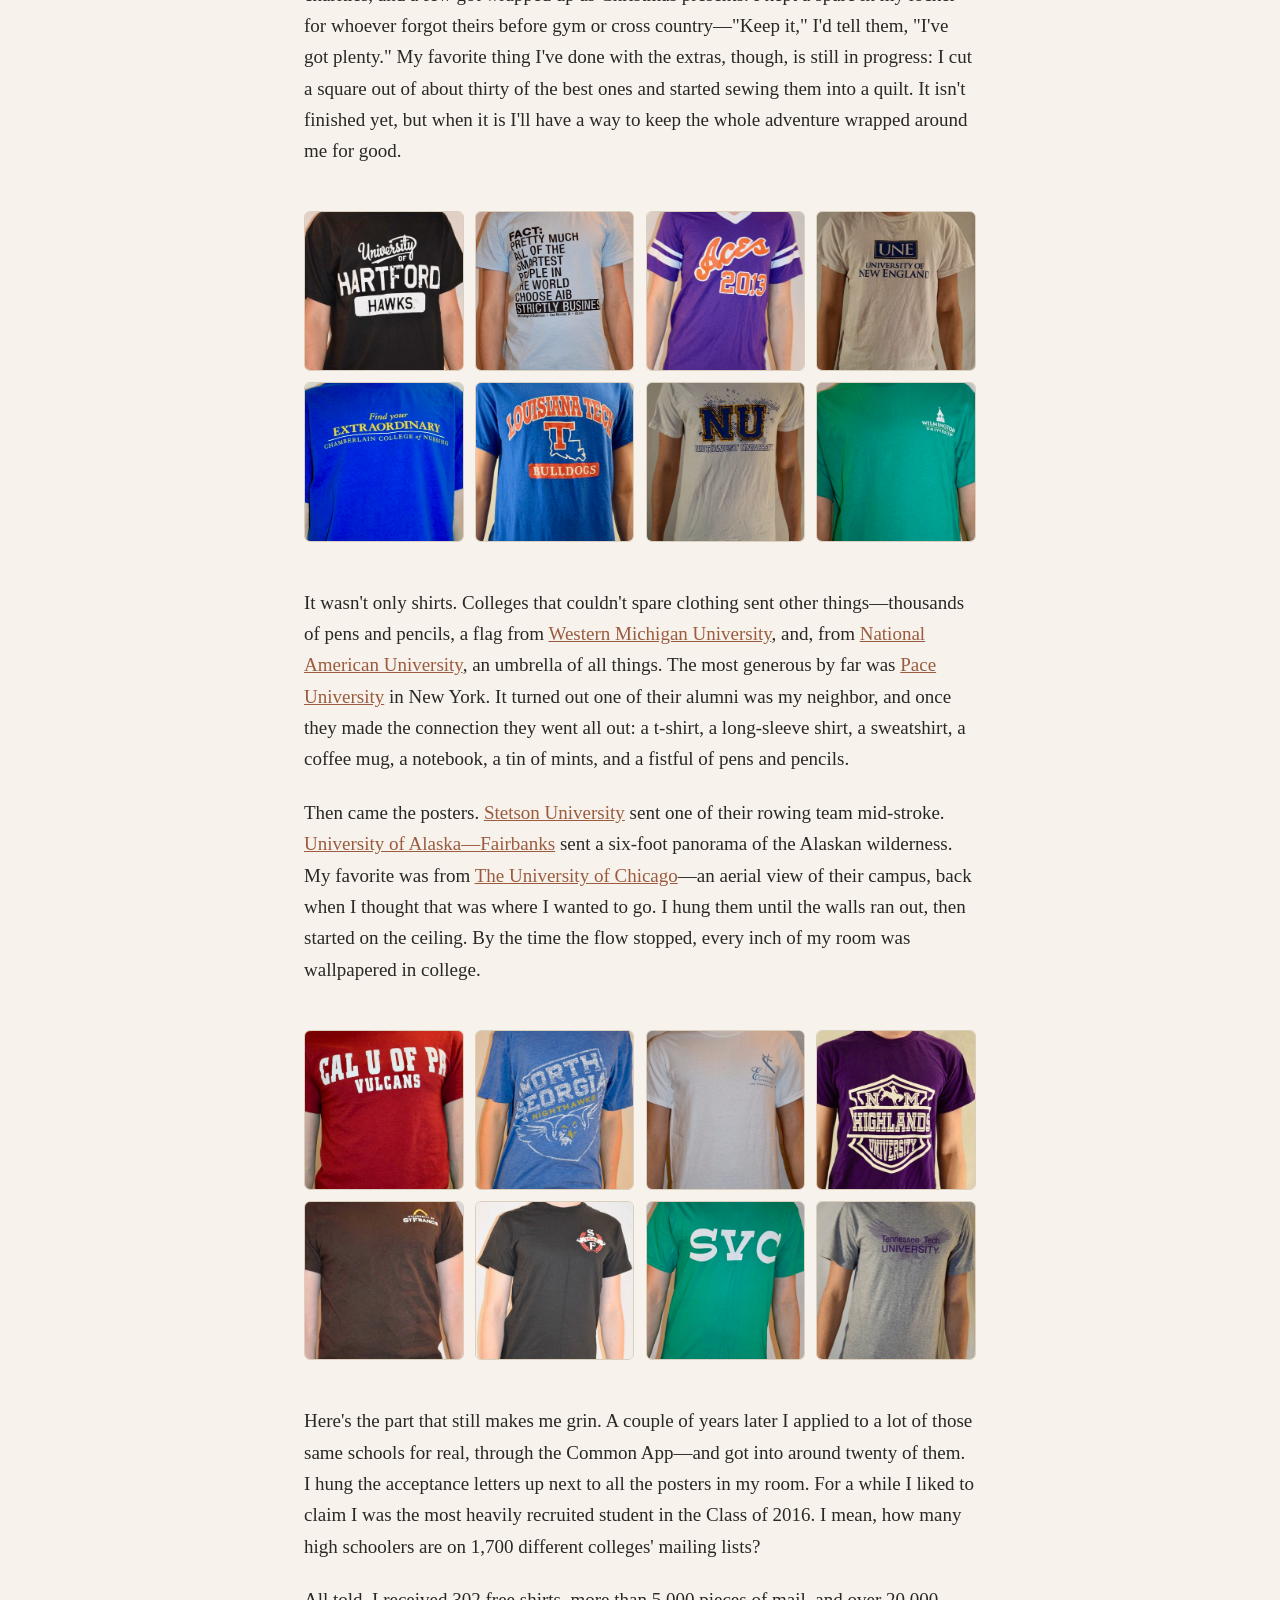
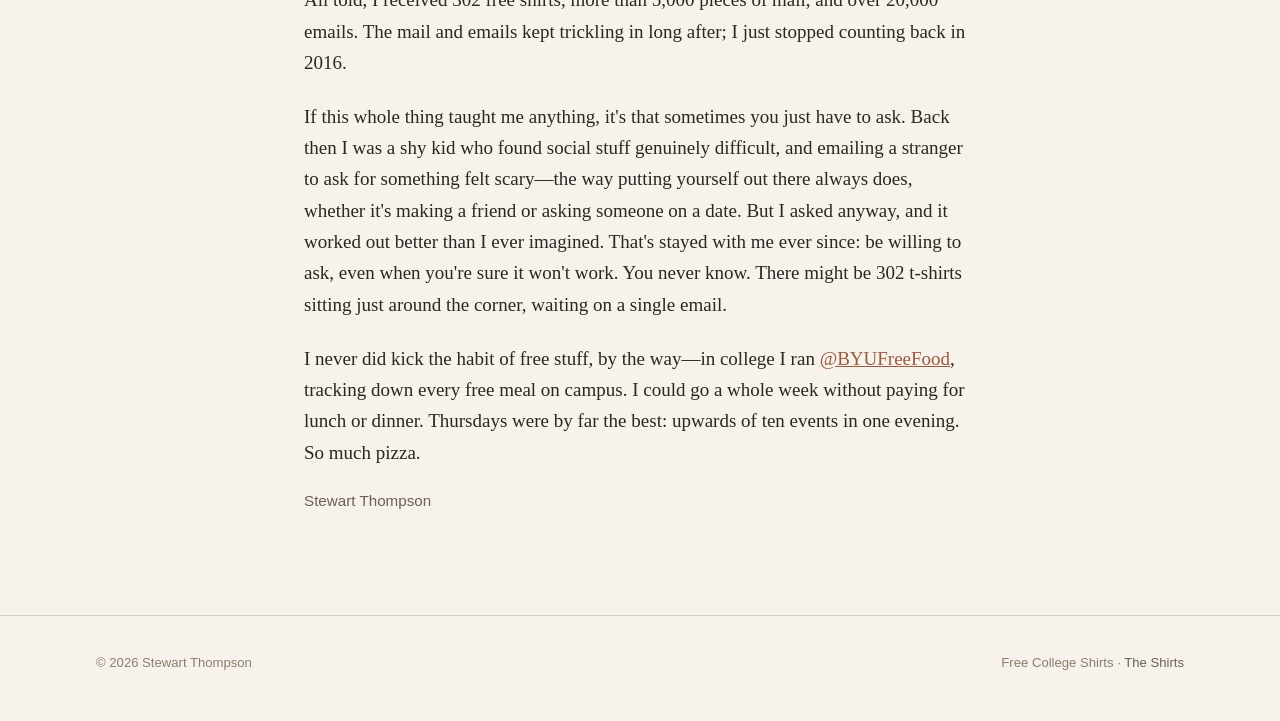
==== commit 8fa7ca75: "Set home page tab title to "Free College Shirts" Co-Authored-By: Claude Opus 4.8 <noreply@anthropic." ====
--- a/index.html
+++ b/index.html
@@ -11,7 +11,7 @@
     gtag('js', new Date());
     gtag('config', 'G-RJHE2RHHG7');
   </script>
-  <title>302 Free College Shirts</title>
+  <title>Free College Shirts</title>
   <meta name="description" content="How one bored freshman emailed hundreds of colleges and ended up with 302 free t-shirts, 5,684 pieces of mail, and 22,329 emails.">
   <link rel="stylesheet" href="assets/styles.css">
 </head>
